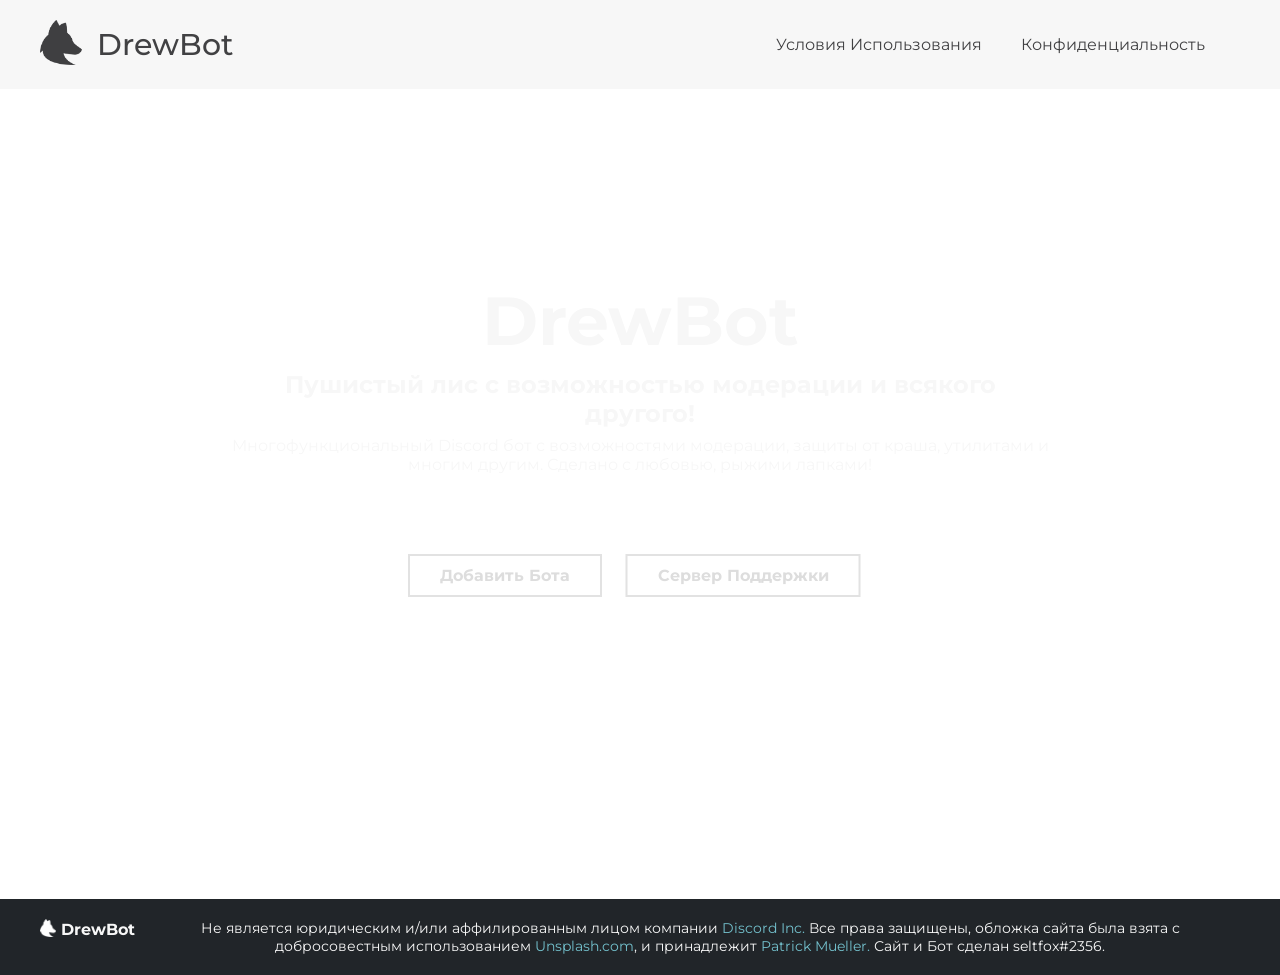
==== index.html @ ce514bf6 "Add files via upload" ====
<!DOCTYPE html>
<html lang="en">
    <head>
        <meta charset="UTF-8">
        <meta http-equiv="X-UA-Compatible" content="IE=edge">
        <meta name="viewport" content="width=device-width, initial-scale=1.0">

        <link rel="preconnect" href="https://fonts.googleapis.com">
        <link rel="preconnect" href="https://fonts.gstatic.com" crossorigin>
        <link href="https://fonts.googleapis.com/css2?family=Montserrat:wght@400;500;700&display=swap" rel="stylesheet">

        <link rel="stylesheet" type="text/css" href="style.css">
        <title>DrewBot | Главная</title>
    </head>
    <body>
        <header class="header">
            <div class="container">
                <div class="header__inner">
                    <div class="header__logo">
                        <a href="index.html"><img src="img/varblack.png" alt=""></a>
                        <h1 class="header__text">DrewBot</h1>
                    </div>
                    <nav>
                        <a class="nav__link" href="terms.html">Условия Использования</a>
                        <a class="nav__link" href="privacy-policy.html">Конфиденциальность</a>
                    </nav>
                </div>
            </div>
        </header>

        <div class="intro">
            <div class="container">
                <div class="intro__content">
                    <h1 class="intro__title">DrewBot</h1>
                    <h2 class="intro__slogan">Пушистый лис с возможностью модерации и всякого другого!</h2>
                    <p class="intro__description">Многофункциональный Discord бот с возможностями модерации, защиты от краша, утилитами и многим другим. Сделано с любовью, рыжими лапками!</p>
                    
                    <div class="intro__buttons">
                        <a class="double-border-button intro__button" href="https://discord.com/api/oauth2/authorize?client_id=999563144278061086&permissions=8&scope=bot%20applications.commands">Добавить Бота</a>
                        <a class="double-border-button intro__button" href="https://discord.gg/B9mQ26fCWN">Сервер Поддержки</a>
                    </div>
                </div>
                
            </div>
        </div>

        <footer class="footer">
            <div class="container">
                <div class="footer__content">
                    <div class="footer__logo">
                        <a href="#"><img src="img/small.png" alt=""></a>
                        <h3>DrewBot</h3>
                    </div>
                    
                    <p>Не является юридическим и/или аффилированным лицом компании <a href="https://discord.com">Discord Inc.</a> Все права защищены, обложка сайта была взята с добросовестным использованием <a href="https://unsplash.com">Unsplash.com</a>, и принадлежит <a href="https://unsplash.com/photos/9lEGCbgAQSQ">Patrick Mueller.</a> Сайт и Бот сделан seltfox#2356.</p>

                </div>
            </div>
        </footer>

    </body>
</html>
---- style.css ----
* {
    font-family: 'Montserrat', sans-serif;
    margin: 0;
}

*::before,
*::after,
* {
    box-sizing: border-box;
}

h1, h2, h3, h4, h5, h6 {
    margin: 0;
}


/* Container */
.container {
    width: 100%;
    max-width: 1200px;
    margin: 0 auto;
}

/* Intro */
.intro {
    width: 100%;
    height: 90vh;

    background: url("img/intro.jpg") center no-repeat;
    background-size: cover;
}

.intro__content {
    width: 100%;
    max-width: 840px;
    margin: auto;
    font-weight: 400;
    justify-content: center;
}

.intro__title {
    font-size: 68px;
    color: #f7f7f7;
    text-align: center;
    padding-top: 190px;
}

.intro__slogan {
    color: #f7f7f7;
    text-align: center;
    margin: 8px;
}

.intro__description {
    color: #f7f7f7;
    text-align: center;
}

.intro__buttons {
    width: 100%;
    max-width: 530px;
}


/* Button */
.double-border-button {
    text-decoration: none;
    display: inline-block;
    margin: 10px 20px;
    padding: 10px 30px;
    position: relative;
    border: 2px solid #e2e2e2;
    color: #dddddd;
    font-family: 'Montserrat', sans-serif;
    transition: .4s;
    font-weight: 700;
}

.double-border-button:after {
    content: "";
    position: absolute;
    top: 0;
    left: 0;
    right: 0;
    bottom: 0;
    width: 100%;
    height: 100%;
    margin: auto;
    border: 2px solid rgba(0, 0, 0, 0);
    transition: .4s;
}

.double-border-button:hover:after {
    border-color: #fcfcfc;
    width: calc(100% - 10px);
    height: calc(100% + 10px);
}

.intro__button {
    position: relative;
    margin-top: 80px;
    left: 50%;
    transform: translate(-50%, 0);
}

/* Header */
.header {
    width: 100%;
    padding-top: 20px;

    position: static;
    top: 0;
    left: 0;
    right: 0;
    z-index: 100;
    background-color: #f7f7f7;
    padding-bottom: 20px;
    color: #414143;
}

.header__inner {
    display: flex;
    justify-content: space-between;
    align-items: center;
}

.header__logo {
    display: flex;
    justify-content: left;
    align-items: center;
}

.header img {
    width: 42px;
    height: auto;
    margin-right: 15px;
}

.header__text {
    font-size: 30px;
    font-weight: 500;
    color: #414143;
}


/* Nav */
.nav {
    font-size: 14px;
}

.nav__link {
    color: #414143;
    text-decoration: none;
    margin-right: 35px;
}

/* Footer */

.footer {
    background-color: #212529;
    width: 100%;
    right: 0;
    left: 0;
    bottom: 0;
    padding-top: 20px;
    padding-bottom: 20px;
}

.footer__logo {
    display: flex;
    justify-content: center;
    margin-right: 5px;
}

.footer__logo img {
    width: 16px;
    height: auto;
    margin-right: 5px;
}

.footer a {
    text-decoration: none;
    color: #73c0cc;
}

.footer a:hover {
    color: #80d6e4;
}

.footer a:after {
    color: #aed9e0;
}

.footer__content {
    font-size: 14px;
    display: flex;
    text-align: center;
    color: #f7f7f7;
}
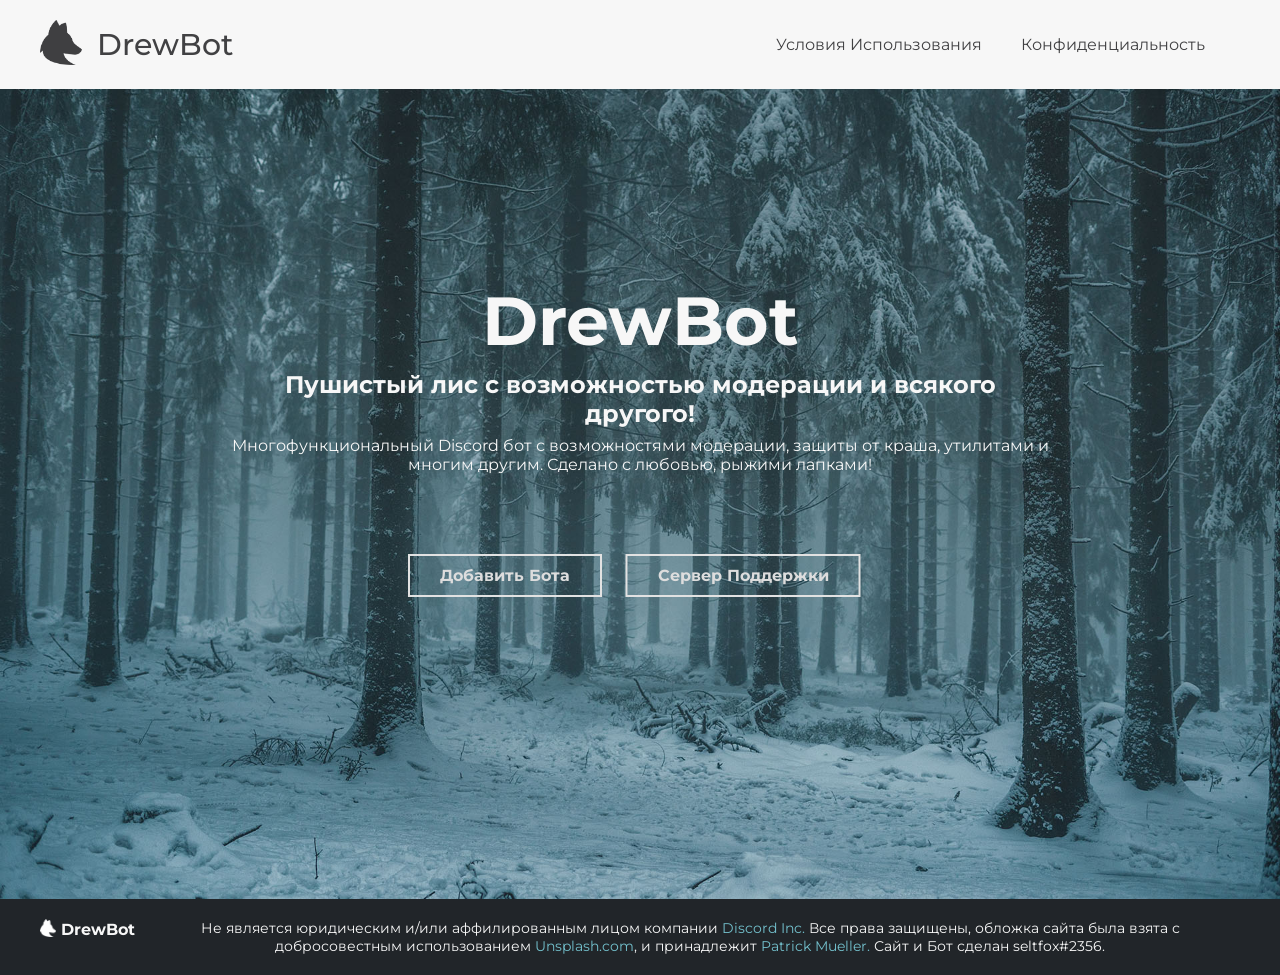
==== commit 868419ed: "Add files via upload" ====
--- a/index.html
+++ b/index.html
@@ -8,17 +8,32 @@
         <link rel="preconnect" href="https://fonts.googleapis.com">
         <link rel="preconnect" href="https://fonts.gstatic.com" crossorigin>
         <link href="https://fonts.googleapis.com/css2?family=Montserrat:wght@400;500;700&display=swap" rel="stylesheet">
+        
+        <link type="image/x-icon" href="img/black.png" rel="shortcut icon">
+        <link type="Image/x-icon" href="img/black.png" rel="icon">
 
         <link rel="stylesheet" type="text/css" href="style.css">
         <title>DrewBot | Главная</title>
     </head>
     <body>
+        <script>
+            function Sound() {
+                var embed = document.createElement('EMBED');
+                embed.src = 'other/ee.mp3';
+                document.body.appendChild(embed);
+                document.getElementById('intro').style.backgroundImage='url("img/ee.png")'
+                document.getElementById('intro__title').textContent='Король И Шут'
+                document.getElementById('intro__slogan').textContent='Песня: Бал Лицемеров (Альбом: "Театр Демона" 2012 год)'
+                document.getElementById('intro__description').textContent='Одна из моих любимейших песен)'
+            }
+        </script>
+
         <header class="header">
             <div class="container">
                 <div class="header__inner">
                     <div class="header__logo">
                         <a href="index.html"><img src="img/varblack.png" alt=""></a>
-                        <h1 class="header__text">DrewBot</h1>
+                        <a class="header__text" onclick="Sound()">DrewBot</a>
                     </div>
                     <nav>
                         <a class="nav__link" href="terms.html">Условия Использования</a>
@@ -28,12 +43,12 @@
             </div>
         </header>
 
-        <div class="intro">
+        <div class="intro" id="intro">
             <div class="container">
                 <div class="intro__content">
-                    <h1 class="intro__title">DrewBot</h1>
-                    <h2 class="intro__slogan">Пушистый лис с возможностью модерации и всякого другого!</h2>
-                    <p class="intro__description">Многофункциональный Discord бот с возможностями модерации, защиты от краша, утилитами и многим другим. Сделано с любовью, рыжими лапками!</p>
+                    <h1 class="intro__title" id="intro__title">DrewBot</h1>
+                    <h2 class="intro__slogan" id="intro__slogan">Пушистый лис с возможностью модерации и всякого другого!</h2>
+                    <p class="intro__description" id="intro__description">Многофункциональный Discord бот с возможностями модерации, защиты от краша, утилитами и многим другим. Сделано с любовью, рыжими лапками!</p>
                     
                     <div class="intro__buttons">
                         <a class="double-border-button intro__button" href="https://discord.com/api/oauth2/authorize?client_id=999563144278061086&permissions=8&scope=bot%20applications.commands">Добавить Бота</a>
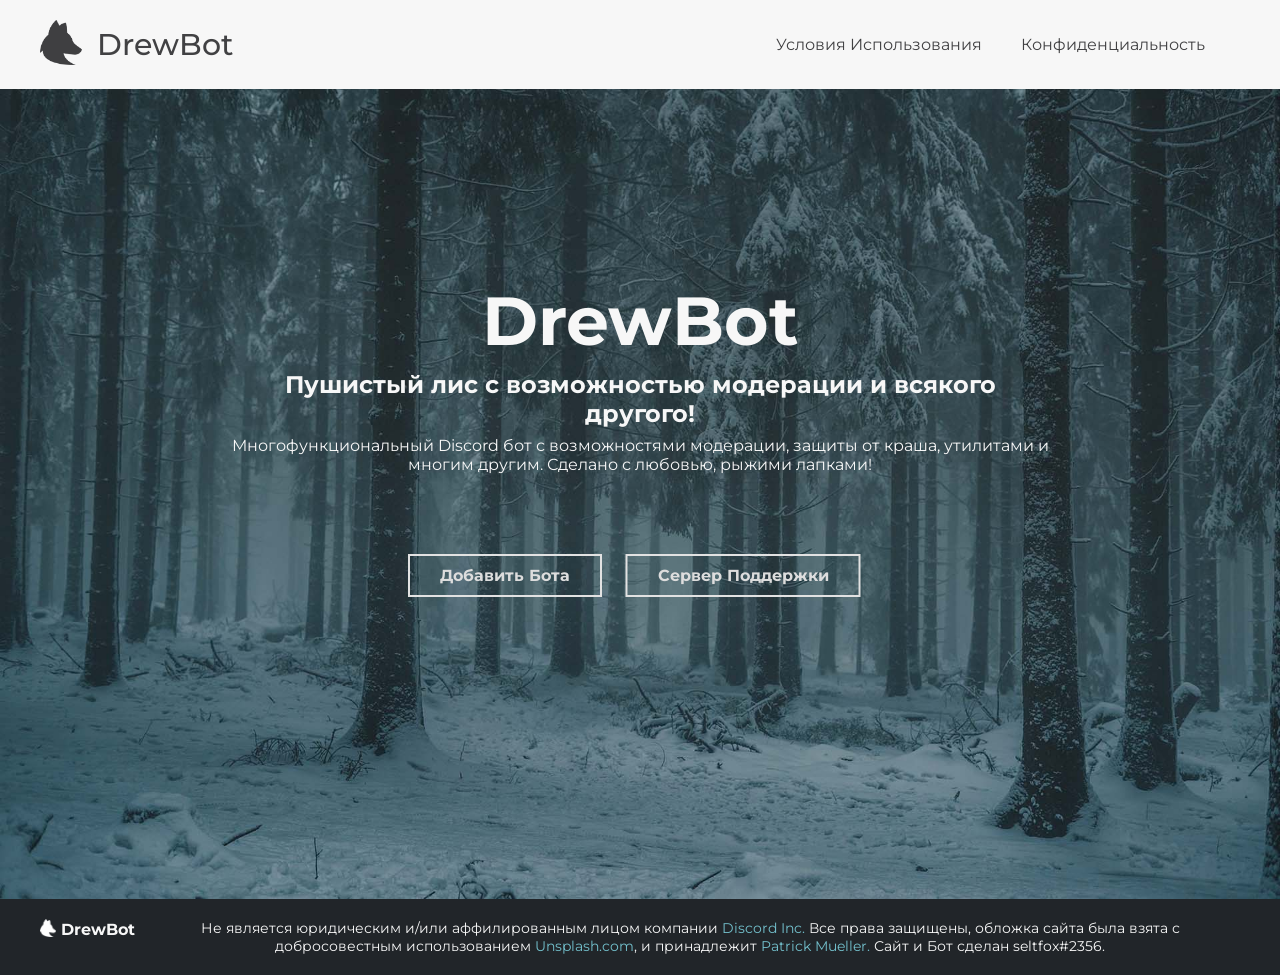
==== commit c6fe9750: "Add files via upload" ====
--- a/index.html
+++ b/index.html
@@ -12,15 +12,17 @@
         <link type="image/x-icon" href="img/black.png" rel="shortcut icon">
         <link type="Image/x-icon" href="img/black.png" rel="icon">
 
+        <audio src="other/ee.mp3" id="audio"></audio>
+
         <link rel="stylesheet" type="text/css" href="style.css">
         <title>DrewBot | Главная</title>
     </head>
     <body>
         <script>
             function Sound() {
-                var embed = document.createElement('EMBED');
-                embed.src = 'other/ee.mp3';
-                document.body.appendChild(embed);
+                var audio = document.getElementById('audio');
+                audio.play();
+
                 document.getElementById('intro').style.backgroundImage='url("img/ee.png")'
                 document.getElementById('intro__title').textContent='Король И Шут'
                 document.getElementById('intro__slogan').textContent='Песня: Бал Лицемеров (Альбом: "Театр Демона" 2012 год)'
